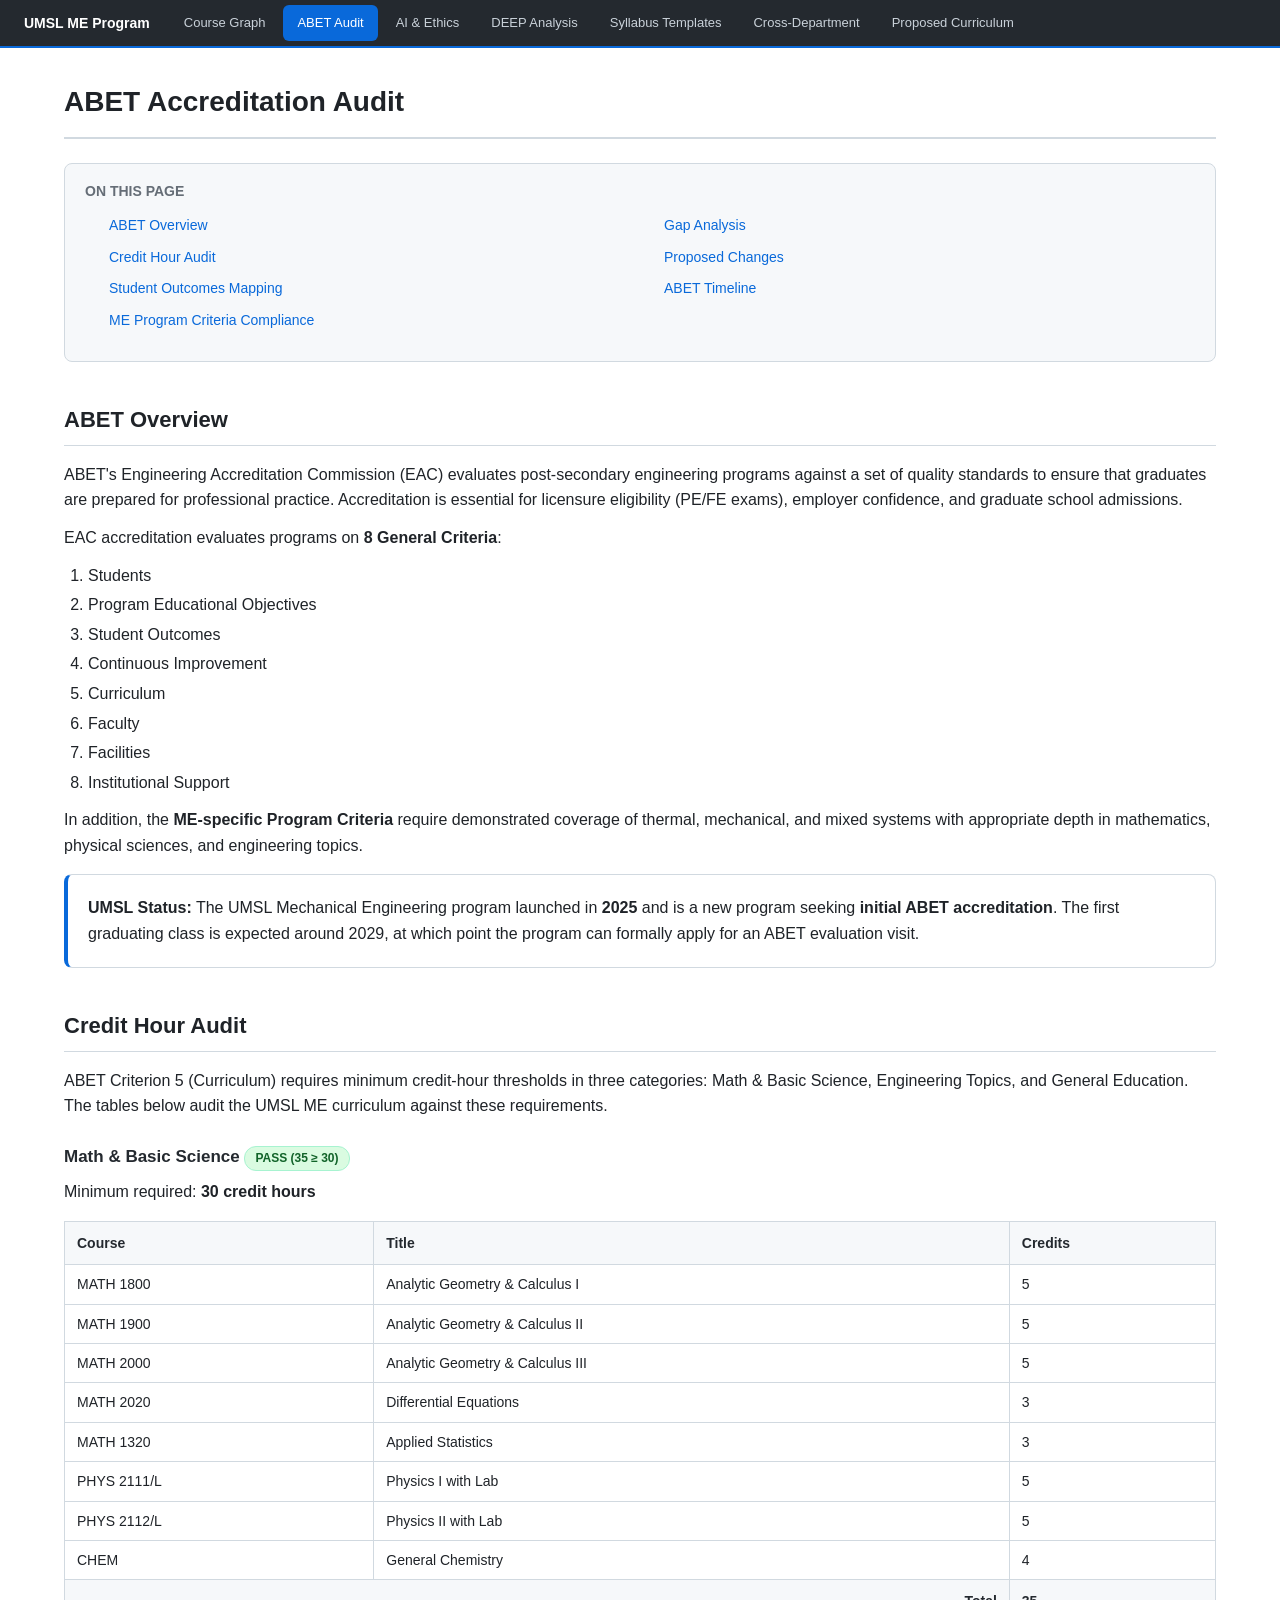
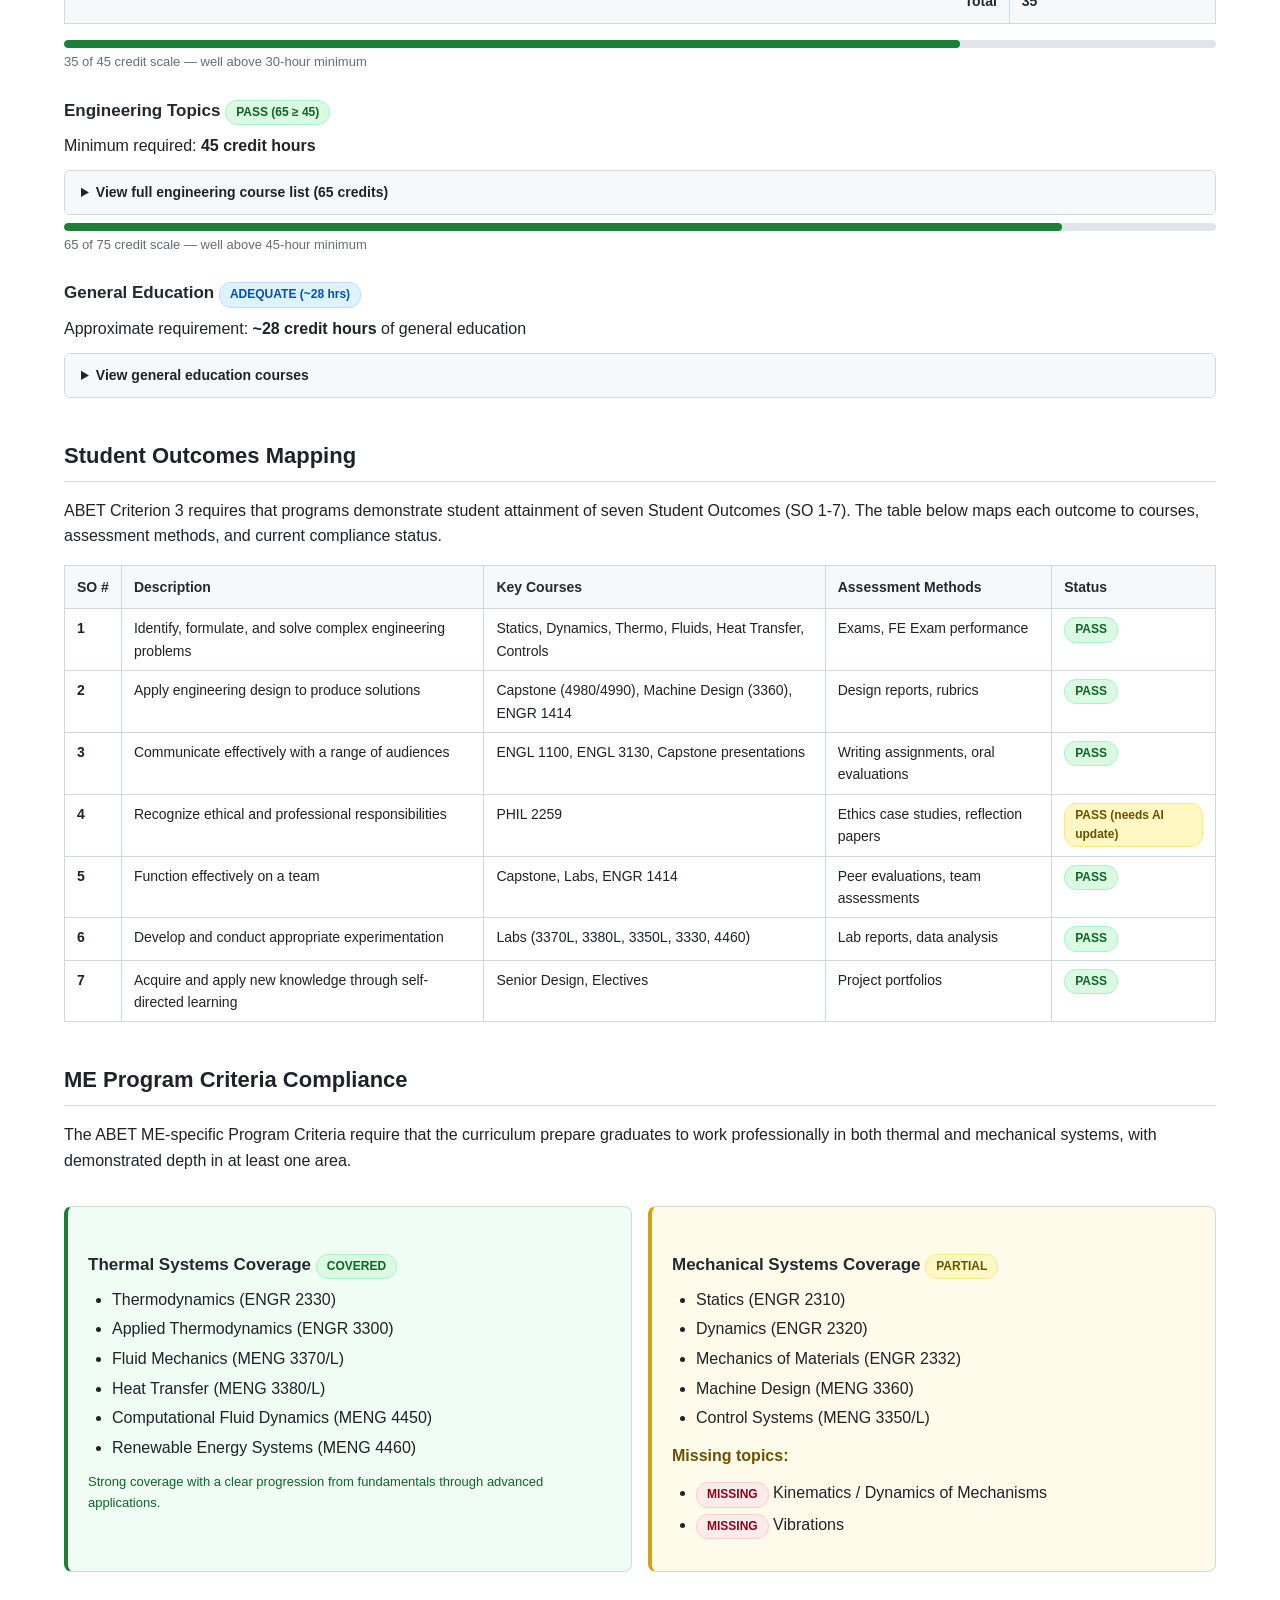
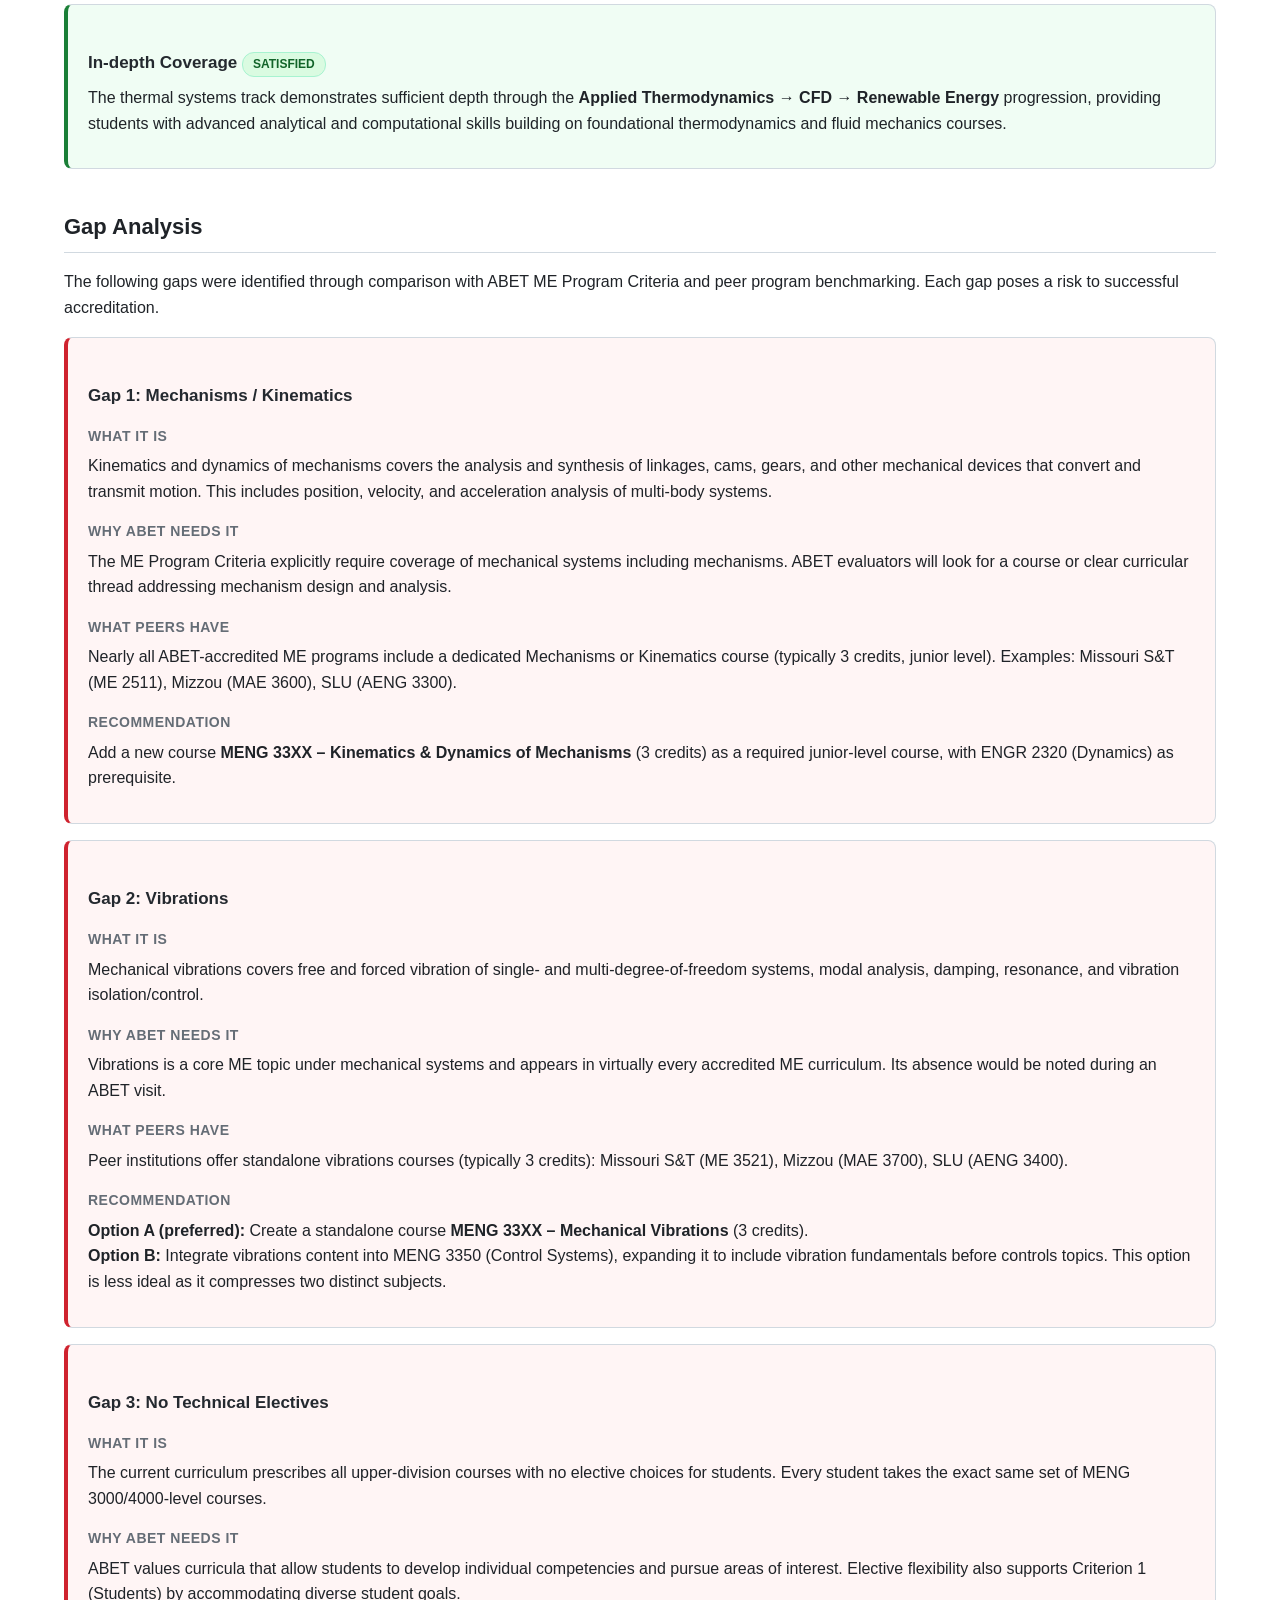
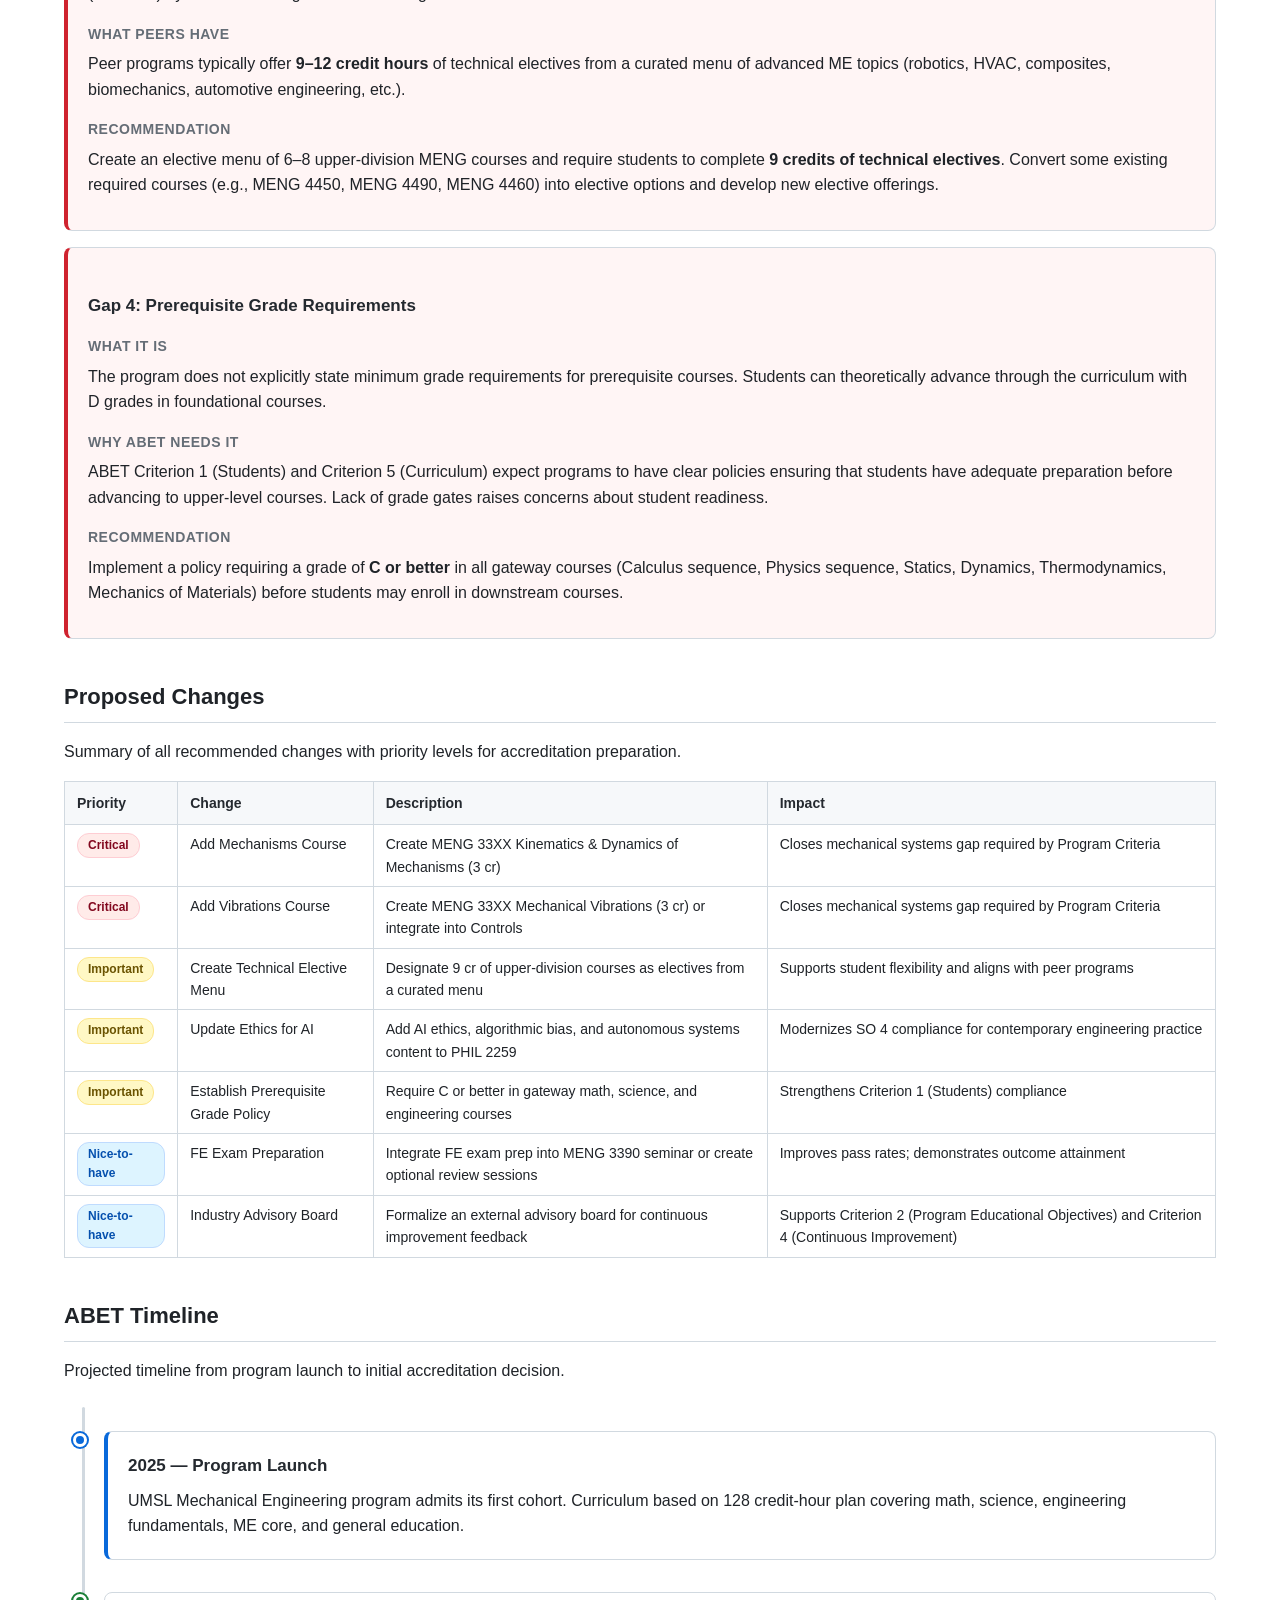
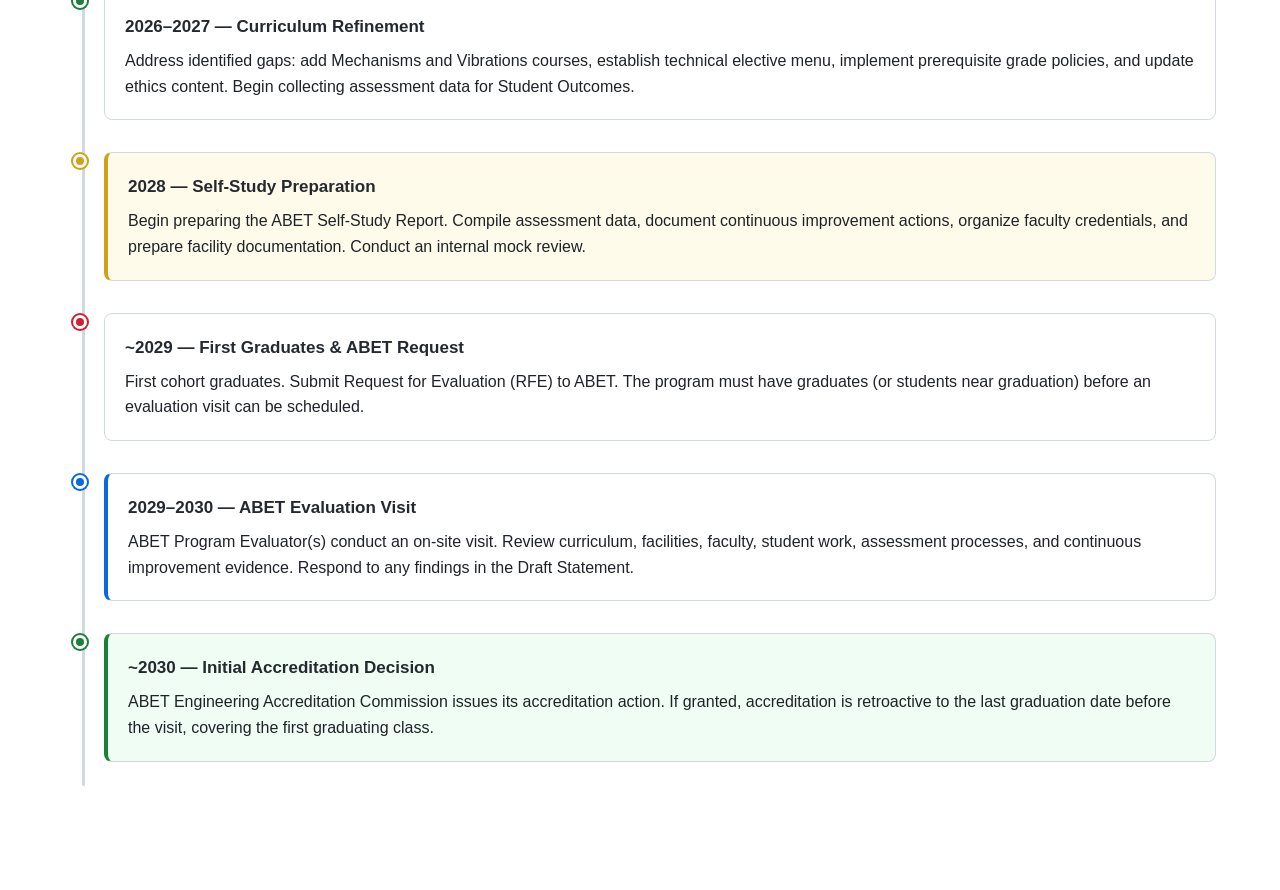
==== abet.html @ fc3f2173 "Initial commit: ME curriculum analysis and course dependency graph Interactive web tool comparing ME" ====
<!DOCTYPE html>
<html lang="en">
<head>
    <meta charset="UTF-8">
    <meta name="viewport" content="width=device-width, initial-scale=1.0">
    <title>ABET Audit - UMSL Mechanical Engineering</title>
    <link rel="stylesheet" href="nav.css">
</head>
<body>
<script src="nav.js"></script>
<script>createNav('abet');</script>

<div class="page-container">
    <h1 class="page-title">ABET Accreditation Audit</h1>

    <!-- Table of Contents -->
    <div class="page-toc">
        <h3>On This Page</h3>
        <ul>
            <li><a href="#overview">ABET Overview</a></li>
            <li><a href="#credits">Credit Hour Audit</a></li>
            <li><a href="#outcomes">Student Outcomes Mapping</a></li>
            <li><a href="#program-criteria">ME Program Criteria Compliance</a></li>
            <li><a href="#gaps">Gap Analysis</a></li>
            <li><a href="#proposed">Proposed Changes</a></li>
            <li><a href="#timeline">ABET Timeline</a></li>
        </ul>
    </div>

    <!-- ============================================================ -->
    <!-- Section 1: ABET Overview -->
    <!-- ============================================================ -->
    <h2 class="section-title section-anchor" id="overview">ABET Overview</h2>

    <p>
        ABET's Engineering Accreditation Commission (EAC) evaluates post-secondary engineering programs
        against a set of quality standards to ensure that graduates are prepared for professional practice.
        Accreditation is essential for licensure eligibility (PE/FE exams), employer confidence, and
        graduate school admissions.
    </p>
    <p>
        EAC accreditation evaluates programs on <strong>8 General Criteria</strong>:
    </p>
    <ol>
        <li>Students</li>
        <li>Program Educational Objectives</li>
        <li>Student Outcomes</li>
        <li>Continuous Improvement</li>
        <li>Curriculum</li>
        <li>Faculty</li>
        <li>Facilities</li>
        <li>Institutional Support</li>
    </ol>
    <p>
        In addition, the <strong>ME-specific Program Criteria</strong> require demonstrated coverage of
        thermal, mechanical, and mixed systems with appropriate depth in mathematics, physical sciences,
        and engineering topics.
    </p>

    <div class="card card-highlight">
        <strong>UMSL Status:</strong> The UMSL Mechanical Engineering program launched in <strong>2025</strong>
        and is a new program seeking <strong>initial ABET accreditation</strong>. The first graduating class
        is expected around 2029, at which point the program can formally apply for an ABET evaluation visit.
    </div>

    <!-- ============================================================ -->
    <!-- Section 2: Credit Hour Audit -->
    <!-- ============================================================ -->
    <h2 class="section-title section-anchor" id="credits">Credit Hour Audit</h2>

    <p>
        ABET Criterion 5 (Curriculum) requires minimum credit-hour thresholds in three categories:
        Math &amp; Basic Science, Engineering Topics, and General Education. The tables below audit the
        UMSL ME curriculum against these requirements.
    </p>

    <!-- Math & Basic Science -->
    <h3>Math &amp; Basic Science <span class="badge badge-pass">PASS (35 &ge; 30)</span></h3>
    <p>Minimum required: <strong>30 credit hours</strong></p>

    <table>
        <thead>
            <tr><th>Course</th><th>Title</th><th>Credits</th></tr>
        </thead>
        <tbody>
            <tr><td>MATH 1800</td><td>Analytic Geometry &amp; Calculus I</td><td>5</td></tr>
            <tr><td>MATH 1900</td><td>Analytic Geometry &amp; Calculus II</td><td>5</td></tr>
            <tr><td>MATH 2000</td><td>Analytic Geometry &amp; Calculus III</td><td>5</td></tr>
            <tr><td>MATH 2020</td><td>Differential Equations</td><td>3</td></tr>
            <tr><td>MATH 1320</td><td>Applied Statistics</td><td>3</td></tr>
            <tr><td>PHYS 2111/L</td><td>Physics I with Lab</td><td>5</td></tr>
            <tr><td>PHYS 2112/L</td><td>Physics II with Lab</td><td>5</td></tr>
            <tr><td>CHEM</td><td>General Chemistry</td><td>4</td></tr>
        </tbody>
        <tfoot>
            <tr><th colspan="2" style="text-align:right;">Total</th><th>35</th></tr>
        </tfoot>
    </table>

    <div class="progress-bar">
        <div class="progress-fill green" style="width: calc(35 / 45 * 100%);"></div>
    </div>
    <p style="font-size:13px; color:#656d76;">35 of 45 credit scale &mdash; well above 30-hour minimum</p>

    <!-- Engineering Topics -->
    <h3>Engineering Topics <span class="badge badge-pass">PASS (65 &ge; 45)</span></h3>
    <p>Minimum required: <strong>45 credit hours</strong></p>

    <details>
        <summary>View full engineering course list (65 credits)</summary>
        <div class="detail-content">
            <table>
                <thead>
                    <tr><th>Course</th><th>Title</th><th>Credits</th></tr>
                </thead>
                <tbody>
                    <tr><td>ENGR 1414</td><td>Intro to Engineering Design</td><td>2</td></tr>
                    <tr><td>ENGR 2022</td><td>Statics &amp; Dynamics Primer</td><td>3</td></tr>
                    <tr><td>ENGR 2310</td><td>Statics</td><td>3</td></tr>
                    <tr><td>ENGR 2320</td><td>Dynamics</td><td>3</td></tr>
                    <tr><td>ENGR 2330</td><td>Thermodynamics</td><td>3</td></tr>
                    <tr><td>ENGR 2332</td><td>Mechanics of Materials</td><td>3</td></tr>
                    <tr><td>ENGR 3300</td><td>Applied Thermodynamics</td><td>3</td></tr>
                    <tr><td>EENG 2310</td><td>Circuit Analysis</td><td>3</td></tr>
                    <tr><td>CMP SCI 1250</td><td>Intro to Computing</td><td>3</td></tr>
                    <tr><td>MENG 1204</td><td>Intro to ME</td><td>2</td></tr>
                    <tr><td>MENG 3330</td><td>Experimentation &amp; Instrumentation</td><td>3</td></tr>
                    <tr><td>MENG 3340</td><td>Numerical Methods</td><td>3</td></tr>
                    <tr><td>MENG 3350/L</td><td>Control Systems with Lab</td><td>4</td></tr>
                    <tr><td>MENG 3360</td><td>Machine Design</td><td>3</td></tr>
                    <tr><td>MENG 3370/L</td><td>Fluid Mechanics with Lab</td><td>4</td></tr>
                    <tr><td>MENG 3380/L</td><td>Heat Transfer with Lab</td><td>4</td></tr>
                    <tr><td>MENG 3390</td><td>ME Seminar</td><td>1</td></tr>
                    <tr><td>MENG 4440</td><td>Machine Design II</td><td>3</td></tr>
                    <tr><td>MENG 4450</td><td>Computational Fluid Dynamics</td><td>3</td></tr>
                    <tr><td>MENG 4460</td><td>Renewable Energy Systems</td><td>1</td></tr>
                    <tr><td>MENG 4490</td><td>Finite Element Analysis</td><td>3</td></tr>
                    <tr><td>MENG 4980</td><td>Senior Design I</td><td>2</td></tr>
                    <tr><td>MENG 4990</td><td>Senior Design II</td><td>2</td></tr>
                    <tr><td>ENGR 4400</td><td>Engineering Economics</td><td>1</td></tr>
                </tbody>
                <tfoot>
                    <tr><th colspan="2" style="text-align:right;">Total</th><th>65</th></tr>
                </tfoot>
            </table>
        </div>
    </details>

    <div class="progress-bar">
        <div class="progress-fill green" style="width: calc(65 / 75 * 100%);"></div>
    </div>
    <p style="font-size:13px; color:#656d76;">65 of 75 credit scale &mdash; well above 45-hour minimum</p>

    <!-- General Education -->
    <h3>General Education <span class="badge badge-info">ADEQUATE (~28 hrs)</span></h3>
    <p>Approximate requirement: <strong>~28 credit hours</strong> of general education</p>

    <details>
        <summary>View general education courses</summary>
        <div class="detail-content">
            <table>
                <thead>
                    <tr><th>Course</th><th>Title</th><th>Credits</th></tr>
                </thead>
                <tbody>
                    <tr><td>ENGL 1100</td><td>Freshman Composition</td><td>3</td></tr>
                    <tr><td>ENGL 3130</td><td>Technical Writing</td><td>3</td></tr>
                    <tr><td>PHIL 2259</td><td>Engineering Ethics</td><td>3</td></tr>
                    <tr><td>ECON 1001</td><td>Principles of Microeconomics</td><td>3</td></tr>
                    <tr><td>HIST / POL SCI</td><td>American History or Government</td><td>3</td></tr>
                    <tr><td>HUM Elective</td><td>Humanities Elective</td><td>3</td></tr>
                    <tr><td>SS Elective</td><td>Social Science Elective</td><td>3</td></tr>
                    <tr><td>Cultural Div</td><td>Cultural Diversity Requirement</td><td>3</td></tr>
                    <tr><td>FYS / First Year</td><td>First-Year Seminar</td><td>3</td></tr>
                </tbody>
                <tfoot>
                    <tr><th colspan="2" style="text-align:right;">Total (approx.)</th><th>~27-28</th></tr>
                </tfoot>
            </table>
        </div>
    </details>

    <!-- ============================================================ -->
    <!-- Section 3: Student Outcomes Mapping -->
    <!-- ============================================================ -->
    <h2 class="section-title section-anchor" id="outcomes">Student Outcomes Mapping</h2>

    <p>
        ABET Criterion 3 requires that programs demonstrate student attainment of seven Student Outcomes (SO 1-7).
        The table below maps each outcome to courses, assessment methods, and current compliance status.
    </p>

    <table>
        <thead>
            <tr>
                <th>SO&nbsp;#</th>
                <th>Description</th>
                <th>Key Courses</th>
                <th>Assessment Methods</th>
                <th>Status</th>
            </tr>
        </thead>
        <tbody>
            <tr>
                <td><strong>1</strong></td>
                <td>Identify, formulate, and solve complex engineering problems</td>
                <td>Statics, Dynamics, Thermo, Fluids, Heat Transfer, Controls</td>
                <td>Exams, FE Exam performance</td>
                <td><span class="badge badge-pass">PASS</span></td>
            </tr>
            <tr>
                <td><strong>2</strong></td>
                <td>Apply engineering design to produce solutions</td>
                <td>Capstone (4980/4990), Machine Design (3360), ENGR 1414</td>
                <td>Design reports, rubrics</td>
                <td><span class="badge badge-pass">PASS</span></td>
            </tr>
            <tr>
                <td><strong>3</strong></td>
                <td>Communicate effectively with a range of audiences</td>
                <td>ENGL 1100, ENGL 3130, Capstone presentations</td>
                <td>Writing assignments, oral evaluations</td>
                <td><span class="badge badge-pass">PASS</span></td>
            </tr>
            <tr>
                <td><strong>4</strong></td>
                <td>Recognize ethical and professional responsibilities</td>
                <td>PHIL 2259</td>
                <td>Ethics case studies, reflection papers</td>
                <td><span class="badge badge-warn">PASS (needs AI update)</span></td>
            </tr>
            <tr>
                <td><strong>5</strong></td>
                <td>Function effectively on a team</td>
                <td>Capstone, Labs, ENGR 1414</td>
                <td>Peer evaluations, team assessments</td>
                <td><span class="badge badge-pass">PASS</span></td>
            </tr>
            <tr>
                <td><strong>6</strong></td>
                <td>Develop and conduct appropriate experimentation</td>
                <td>Labs (3370L, 3380L, 3350L, 3330, 4460)</td>
                <td>Lab reports, data analysis</td>
                <td><span class="badge badge-pass">PASS</span></td>
            </tr>
            <tr>
                <td><strong>7</strong></td>
                <td>Acquire and apply new knowledge through self-directed learning</td>
                <td>Senior Design, Electives</td>
                <td>Project portfolios</td>
                <td><span class="badge badge-pass">PASS</span></td>
            </tr>
        </tbody>
    </table>

    <!-- ============================================================ -->
    <!-- Section 4: ME Program Criteria Compliance -->
    <!-- ============================================================ -->
    <h2 class="section-title section-anchor" id="program-criteria">ME Program Criteria Compliance</h2>

    <p>
        The ABET ME-specific Program Criteria require that the curriculum prepare graduates to work
        professionally in both thermal and mechanical systems, with demonstrated depth in at least one area.
    </p>

    <div class="card-grid">
        <div class="card card-success">
            <h3>Thermal Systems Coverage <span class="badge badge-pass">COVERED</span></h3>
            <ul>
                <li>Thermodynamics (ENGR 2330)</li>
                <li>Applied Thermodynamics (ENGR 3300)</li>
                <li>Fluid Mechanics (MENG 3370/L)</li>
                <li>Heat Transfer (MENG 3380/L)</li>
                <li>Computational Fluid Dynamics (MENG 4450)</li>
                <li>Renewable Energy Systems (MENG 4460)</li>
            </ul>
            <p style="margin-top:10px; font-size:13px; color:#116329;">
                Strong coverage with a clear progression from fundamentals through advanced applications.
            </p>
        </div>

        <div class="card card-warning">
            <h3>Mechanical Systems Coverage <span class="badge badge-warn">PARTIAL</span></h3>
            <ul>
                <li>Statics (ENGR 2310)</li>
                <li>Dynamics (ENGR 2320)</li>
                <li>Mechanics of Materials (ENGR 2332)</li>
                <li>Machine Design (MENG 3360)</li>
                <li>Control Systems (MENG 3350/L)</li>
            </ul>
            <p style="margin-top:10px; font-weight:600; color:#6a5300;">Missing topics:</p>
            <ul>
                <li><span class="badge badge-fail">MISSING</span> Kinematics / Dynamics of Mechanisms</li>
                <li><span class="badge badge-fail">MISSING</span> Vibrations</li>
            </ul>
        </div>
    </div>

    <div class="card card-success">
        <h3>In-depth Coverage <span class="badge badge-pass">SATISFIED</span></h3>
        <p>
            The thermal systems track demonstrates sufficient depth through the
            <strong>Applied Thermodynamics &rarr; CFD &rarr; Renewable Energy</strong> progression,
            providing students with advanced analytical and computational skills building on
            foundational thermodynamics and fluid mechanics courses.
        </p>
    </div>

    <!-- ============================================================ -->
    <!-- Section 5: Gap Analysis -->
    <!-- ============================================================ -->
    <h2 class="section-title section-anchor" id="gaps">Gap Analysis</h2>

    <p>
        The following gaps were identified through comparison with ABET ME Program Criteria
        and peer program benchmarking. Each gap poses a risk to successful accreditation.
    </p>

    <div class="card card-danger">
        <h3>Gap 1: Mechanisms / Kinematics</h3>
        <h4>What It Is</h4>
        <p>
            Kinematics and dynamics of mechanisms covers the analysis and synthesis of linkages,
            cams, gears, and other mechanical devices that convert and transmit motion. This includes
            position, velocity, and acceleration analysis of multi-body systems.
        </p>
        <h4>Why ABET Needs It</h4>
        <p>
            The ME Program Criteria explicitly require coverage of mechanical systems including
            mechanisms. ABET evaluators will look for a course or clear curricular thread
            addressing mechanism design and analysis.
        </p>
        <h4>What Peers Have</h4>
        <p>
            Nearly all ABET-accredited ME programs include a dedicated Mechanisms or Kinematics course
            (typically 3 credits, junior level). Examples: Missouri S&amp;T (ME 2511), Mizzou (MAE 3600),
            SLU (AENG 3300).
        </p>
        <h4>Recommendation</h4>
        <p>
            Add a new course <strong>MENG 33XX &ndash; Kinematics &amp; Dynamics of Mechanisms</strong>
            (3 credits) as a required junior-level course, with ENGR 2320 (Dynamics) as prerequisite.
        </p>
    </div>

    <div class="card card-danger">
        <h3>Gap 2: Vibrations</h3>
        <h4>What It Is</h4>
        <p>
            Mechanical vibrations covers free and forced vibration of single- and multi-degree-of-freedom
            systems, modal analysis, damping, resonance, and vibration isolation/control.
        </p>
        <h4>Why ABET Needs It</h4>
        <p>
            Vibrations is a core ME topic under mechanical systems and appears in virtually every
            accredited ME curriculum. Its absence would be noted during an ABET visit.
        </p>
        <h4>What Peers Have</h4>
        <p>
            Peer institutions offer standalone vibrations courses (typically 3 credits):
            Missouri S&amp;T (ME 3521), Mizzou (MAE 3700), SLU (AENG 3400).
        </p>
        <h4>Recommendation</h4>
        <p>
            <strong>Option A (preferred):</strong> Create a standalone course
            <strong>MENG 33XX &ndash; Mechanical Vibrations</strong> (3 credits).<br>
            <strong>Option B:</strong> Integrate vibrations content into MENG 3350 (Control Systems),
            expanding it to include vibration fundamentals before controls topics. This option is less
            ideal as it compresses two distinct subjects.
        </p>
    </div>

    <div class="card card-danger">
        <h3>Gap 3: No Technical Electives</h3>
        <h4>What It Is</h4>
        <p>
            The current curriculum prescribes all upper-division courses with no elective choices
            for students. Every student takes the exact same set of MENG 3000/4000-level courses.
        </p>
        <h4>Why ABET Needs It</h4>
        <p>
            ABET values curricula that allow students to develop individual competencies and pursue
            areas of interest. Elective flexibility also supports Criterion 1 (Students) by accommodating
            diverse student goals.
        </p>
        <h4>What Peers Have</h4>
        <p>
            Peer programs typically offer <strong>9&ndash;12 credit hours</strong> of technical electives
            from a curated menu of advanced ME topics (robotics, HVAC, composites, biomechanics,
            automotive engineering, etc.).
        </p>
        <h4>Recommendation</h4>
        <p>
            Create an elective menu of 6&ndash;8 upper-division MENG courses and require students to
            complete <strong>9 credits of technical electives</strong>. Convert some existing required
            courses (e.g., MENG 4450, MENG 4490, MENG 4460) into elective options and develop
            new elective offerings.
        </p>
    </div>

    <div class="card card-danger">
        <h3>Gap 4: Prerequisite Grade Requirements</h3>
        <h4>What It Is</h4>
        <p>
            The program does not explicitly state minimum grade requirements for prerequisite courses.
            Students can theoretically advance through the curriculum with D grades in foundational courses.
        </p>
        <h4>Why ABET Needs It</h4>
        <p>
            ABET Criterion 1 (Students) and Criterion 5 (Curriculum) expect programs to have clear
            policies ensuring that students have adequate preparation before advancing to upper-level
            courses. Lack of grade gates raises concerns about student readiness.
        </p>
        <h4>Recommendation</h4>
        <p>
            Implement a policy requiring a grade of <strong>C or better</strong> in all gateway courses
            (Calculus sequence, Physics sequence, Statics, Dynamics, Thermodynamics, Mechanics of Materials)
            before students may enroll in downstream courses.
        </p>
    </div>

    <!-- ============================================================ -->
    <!-- Section 6: Proposed Changes -->
    <!-- ============================================================ -->
    <h2 class="section-title section-anchor" id="proposed">Proposed Changes</h2>

    <p>Summary of all recommended changes with priority levels for accreditation preparation.</p>

    <table>
        <thead>
            <tr>
                <th>Priority</th>
                <th>Change</th>
                <th>Description</th>
                <th>Impact</th>
            </tr>
        </thead>
        <tbody>
            <tr>
                <td><span class="badge badge-fail">Critical</span></td>
                <td>Add Mechanisms Course</td>
                <td>Create MENG 33XX Kinematics &amp; Dynamics of Mechanisms (3 cr)</td>
                <td>Closes mechanical systems gap required by Program Criteria</td>
            </tr>
            <tr>
                <td><span class="badge badge-fail">Critical</span></td>
                <td>Add Vibrations Course</td>
                <td>Create MENG 33XX Mechanical Vibrations (3 cr) or integrate into Controls</td>
                <td>Closes mechanical systems gap required by Program Criteria</td>
            </tr>
            <tr>
                <td><span class="badge badge-warn">Important</span></td>
                <td>Create Technical Elective Menu</td>
                <td>Designate 9 cr of upper-division courses as electives from a curated menu</td>
                <td>Supports student flexibility and aligns with peer programs</td>
            </tr>
            <tr>
                <td><span class="badge badge-warn">Important</span></td>
                <td>Update Ethics for AI</td>
                <td>Add AI ethics, algorithmic bias, and autonomous systems content to PHIL 2259</td>
                <td>Modernizes SO 4 compliance for contemporary engineering practice</td>
            </tr>
            <tr>
                <td><span class="badge badge-warn">Important</span></td>
                <td>Establish Prerequisite Grade Policy</td>
                <td>Require C or better in gateway math, science, and engineering courses</td>
                <td>Strengthens Criterion 1 (Students) compliance</td>
            </tr>
            <tr>
                <td><span class="badge badge-info">Nice-to-have</span></td>
                <td>FE Exam Preparation</td>
                <td>Integrate FE exam prep into MENG 3390 seminar or create optional review sessions</td>
                <td>Improves pass rates; demonstrates outcome attainment</td>
            </tr>
            <tr>
                <td><span class="badge badge-info">Nice-to-have</span></td>
                <td>Industry Advisory Board</td>
                <td>Formalize an external advisory board for continuous improvement feedback</td>
                <td>Supports Criterion 2 (Program Educational Objectives) and Criterion 4 (Continuous Improvement)</td>
            </tr>
        </tbody>
    </table>

    <!-- ============================================================ -->
    <!-- Section 7: ABET Timeline -->
    <!-- ============================================================ -->
    <h2 class="section-title section-anchor" id="timeline">ABET Timeline</h2>

    <p>
        Projected timeline from program launch to initial accreditation decision.
    </p>

    <div style="position:relative; padding:24px 0 24px 40px; margin:24px 0;">
        <!-- Vertical line -->
        <div style="position:absolute; left:18px; top:0; bottom:0; width:3px; background:#d1d9e0; border-radius:2px;"></div>

        <!-- 2025 -->
        <div style="position:relative; margin-bottom:32px;">
            <div style="position:absolute; left:-31px; top:2px; width:14px; height:14px; background:#0969da; border-radius:50%; border:3px solid #fff; box-shadow:0 0 0 2px #0969da;"></div>
            <div class="card card-highlight" style="margin:0;">
                <h3 style="margin-top:0;">2025 &mdash; Program Launch</h3>
                <p style="margin-bottom:0;">
                    UMSL Mechanical Engineering program admits its first cohort. Curriculum based on 128 credit-hour
                    plan covering math, science, engineering fundamentals, ME core, and general education.
                </p>
            </div>
        </div>

        <!-- 2026-2027 -->
        <div style="position:relative; margin-bottom:32px;">
            <div style="position:absolute; left:-31px; top:2px; width:14px; height:14px; background:#1a7f37; border-radius:50%; border:3px solid #fff; box-shadow:0 0 0 2px #1a7f37;"></div>
            <div class="card" style="margin:0;">
                <h3 style="margin-top:0;">2026&ndash;2027 &mdash; Curriculum Refinement</h3>
                <p style="margin-bottom:0;">
                    Address identified gaps: add Mechanisms and Vibrations courses, establish technical elective menu,
                    implement prerequisite grade policies, and update ethics content. Begin collecting assessment
                    data for Student Outcomes.
                </p>
            </div>
        </div>

        <!-- 2028 -->
        <div style="position:relative; margin-bottom:32px;">
            <div style="position:absolute; left:-31px; top:2px; width:14px; height:14px; background:#d4a017; border-radius:50%; border:3px solid #fff; box-shadow:0 0 0 2px #d4a017;"></div>
            <div class="card card-warning" style="margin:0;">
                <h3 style="margin-top:0;">2028 &mdash; Self-Study Preparation</h3>
                <p style="margin-bottom:0;">
                    Begin preparing the ABET Self-Study Report. Compile assessment data, document continuous
                    improvement actions, organize faculty credentials, and prepare facility documentation.
                    Conduct an internal mock review.
                </p>
            </div>
        </div>

        <!-- 2029 -->
        <div style="position:relative; margin-bottom:32px;">
            <div style="position:absolute; left:-31px; top:2px; width:14px; height:14px; background:#cf222e; border-radius:50%; border:3px solid #fff; box-shadow:0 0 0 2px #cf222e;"></div>
            <div class="card" style="margin:0;">
                <h3 style="margin-top:0;">~2029 &mdash; First Graduates &amp; ABET Request</h3>
                <p style="margin-bottom:0;">
                    First cohort graduates. Submit Request for Evaluation (RFE) to ABET.
                    The program must have graduates (or students near graduation) before an evaluation
                    visit can be scheduled.
                </p>
            </div>
        </div>

        <!-- 2029-2030 -->
        <div style="position:relative; margin-bottom:32px;">
            <div style="position:absolute; left:-31px; top:2px; width:14px; height:14px; background:#0969da; border-radius:50%; border:3px solid #fff; box-shadow:0 0 0 2px #0969da;"></div>
            <div class="card card-highlight" style="margin:0;">
                <h3 style="margin-top:0;">2029&ndash;2030 &mdash; ABET Evaluation Visit</h3>
                <p style="margin-bottom:0;">
                    ABET Program Evaluator(s) conduct an on-site visit. Review curriculum, facilities, faculty,
                    student work, assessment processes, and continuous improvement evidence. Respond to any
                    findings in the Draft Statement.
                </p>
            </div>
        </div>

        <!-- 2030 -->
        <div style="position:relative;">
            <div style="position:absolute; left:-31px; top:2px; width:14px; height:14px; background:#1a7f37; border-radius:50%; border:3px solid #fff; box-shadow:0 0 0 2px #1a7f37;"></div>
            <div class="card card-success" style="margin:0;">
                <h3 style="margin-top:0;">~2030 &mdash; Initial Accreditation Decision</h3>
                <p style="margin-bottom:0;">
                    ABET Engineering Accreditation Commission issues its accreditation action. If granted,
                    accreditation is retroactive to the last graduation date before the visit, covering
                    the first graduating class.
                </p>
            </div>
        </div>
    </div>

</div><!-- end .page-container -->
</body>
</html>
---- nav.css ----
/* Shared Navigation & Page Styles */
* { margin: 0; padding: 0; box-sizing: border-box; }

body {
    font-family: -apple-system, BlinkMacSystemFont, 'Segoe UI', Roboto, sans-serif;
    background: #ffffff;
    color: #1f2328;
    line-height: 1.6;
}

/* Top Navigation Bar */
.top-nav {
    position: sticky;
    top: 0;
    z-index: 1000;
    background: #24292f;
    border-bottom: 2px solid #0969da;
    padding: 0 24px;
    display: flex;
    align-items: center;
    height: 48px;
    gap: 4px;
    overflow-x: auto;
}
.top-nav a {
    color: #c9d1d9;
    text-decoration: none;
    font-size: 13px;
    font-weight: 500;
    padding: 8px 14px;
    border-radius: 6px;
    white-space: nowrap;
    transition: all 0.2s;
}
.top-nav a:hover {
    background: #30363d;
    color: #ffffff;
}
.top-nav a.active {
    background: #0969da;
    color: #ffffff;
}
.top-nav .nav-brand {
    font-weight: 700;
    font-size: 14px;
    color: #ffffff;
    margin-right: 16px;
    padding: 0;
}

/* Page Content Container */
.page-container {
    max-width: 1200px;
    margin: 0 auto;
    padding: 32px 24px 80px;
}

/* Section Headers */
h1.page-title {
    font-size: 28px;
    color: #1f2328;
    border-bottom: 2px solid #d1d9e0;
    padding-bottom: 12px;
    margin-bottom: 24px;
}
h2.section-title {
    font-size: 22px;
    color: #1f2328;
    margin-top: 40px;
    margin-bottom: 16px;
    padding-bottom: 8px;
    border-bottom: 1px solid #d1d9e0;
}
h3 {
    font-size: 17px;
    color: #24292f;
    margin-top: 24px;
    margin-bottom: 8px;
}
h4 {
    font-size: 14px;
    color: #656d76;
    text-transform: uppercase;
    letter-spacing: 0.5px;
    margin-top: 16px;
    margin-bottom: 6px;
}

/* Anchor links for sections */
.section-anchor {
    scroll-margin-top: 60px;
}

/* Section navigation (in-page TOC) */
.page-toc {
    background: #f6f8fa;
    border: 1px solid #d1d9e0;
    border-radius: 8px;
    padding: 16px 20px;
    margin-bottom: 32px;
}
.page-toc h3 {
    font-size: 14px;
    color: #656d76;
    text-transform: uppercase;
    margin-top: 0;
    margin-bottom: 10px;
}
.page-toc ul {
    list-style: none;
    columns: 2;
    column-gap: 24px;
}
.page-toc li {
    margin-bottom: 6px;
}
.page-toc a {
    color: #0969da;
    text-decoration: none;
    font-size: 14px;
}
.page-toc a:hover {
    text-decoration: underline;
}

/* Tables */
table {
    width: 100%;
    border-collapse: collapse;
    margin: 16px 0;
    font-size: 14px;
}
th {
    background: #f6f8fa;
    text-align: left;
    padding: 10px 12px;
    border: 1px solid #d1d9e0;
    font-weight: 600;
    color: #24292f;
}
td {
    padding: 8px 12px;
    border: 1px solid #d1d9e0;
    vertical-align: top;
}
tr:hover td {
    background: #f6f8fa;
}

/* Status badges */
.badge {
    display: inline-block;
    padding: 2px 10px;
    border-radius: 12px;
    font-size: 12px;
    font-weight: 600;
}
.badge-pass { background: #dafbe1; color: #116329; border: 1px solid #a7f3d0; }
.badge-fail { background: #ffebe9; color: #82071e; border: 1px solid #fecdd3; }
.badge-warn { background: #fff8c5; color: #6a5300; border: 1px solid #fde68a; }
.badge-info { background: #ddf4ff; color: #0550ae; border: 1px solid #bfdbfe; }
.badge-gap { background: #ffebe9; color: #82071e; border: 1px solid #fecdd3; }

/* Cards */
.card {
    background: #ffffff;
    border: 1px solid #d1d9e0;
    border-radius: 8px;
    padding: 20px;
    margin: 16px 0;
}
.card.card-highlight {
    border-left: 4px solid #0969da;
}
.card.card-warning {
    border-left: 4px solid #d4a017;
    background: #fffbeb;
}
.card.card-danger {
    border-left: 4px solid #cf222e;
    background: #fff5f5;
}
.card.card-success {
    border-left: 4px solid #1a7f37;
    background: #f0fdf4;
}

/* Course detail popup / expandable */
.course-expand {
    cursor: pointer;
    color: #0969da;
    text-decoration: none;
    font-weight: 600;
}
.course-expand:hover { text-decoration: underline; }

.expandable {
    display: none;
    margin-top: 8px;
    padding: 12px 16px;
    background: #f6f8fa;
    border-radius: 6px;
    border: 1px solid #d1d9e0;
}
.expandable.open { display: block; }

/* Back to Top */
.back-to-top {
    position: fixed;
    bottom: 24px;
    right: 24px;
    background: #24292f;
    color: #ffffff;
    width: 44px;
    height: 44px;
    border-radius: 50%;
    display: flex;
    align-items: center;
    justify-content: center;
    font-size: 20px;
    text-decoration: none;
    box-shadow: 0 2px 8px rgba(0,0,0,0.3);
    opacity: 0;
    transition: opacity 0.3s;
    z-index: 999;
}
.back-to-top.visible { opacity: 1; }
.back-to-top:hover { background: #0969da; }

/* Paragraphs */
p {
    margin-bottom: 12px;
    color: #1f2328;
}
ul, ol {
    margin-left: 24px;
    margin-bottom: 12px;
}
li { margin-bottom: 4px; }

/* Links */
a { color: #0969da; }
a:hover { text-decoration: underline; }

/* Collapsible */
details {
    margin: 8px 0;
    border: 1px solid #d1d9e0;
    border-radius: 6px;
    overflow: hidden;
}
details summary {
    padding: 10px 16px;
    background: #f6f8fa;
    cursor: pointer;
    font-weight: 600;
    font-size: 14px;
}
details summary:hover { background: #eef1f5; }
details[open] summary { border-bottom: 1px solid #d1d9e0; }
details .detail-content {
    padding: 16px;
}

/* Grid for side-by-side cards */
.card-grid {
    display: grid;
    grid-template-columns: repeat(auto-fit, minmax(350px, 1fr));
    gap: 16px;
    margin: 16px 0;
}

/* Progress bars */
.progress-bar {
    width: 100%;
    height: 8px;
    background: #e1e4e8;
    border-radius: 4px;
    overflow: hidden;
    margin: 4px 0;
}
.progress-fill {
    height: 100%;
    border-radius: 4px;
    transition: width 0.5s;
}
.progress-fill.green { background: #1a7f37; }
.progress-fill.yellow { background: #d4a017; }
.progress-fill.red { background: #cf222e; }

/* Responsive */
@media (max-width: 768px) {
    .page-toc ul { columns: 1; }
    .card-grid { grid-template-columns: 1fr; }
    .top-nav { padding: 0 12px; }
}
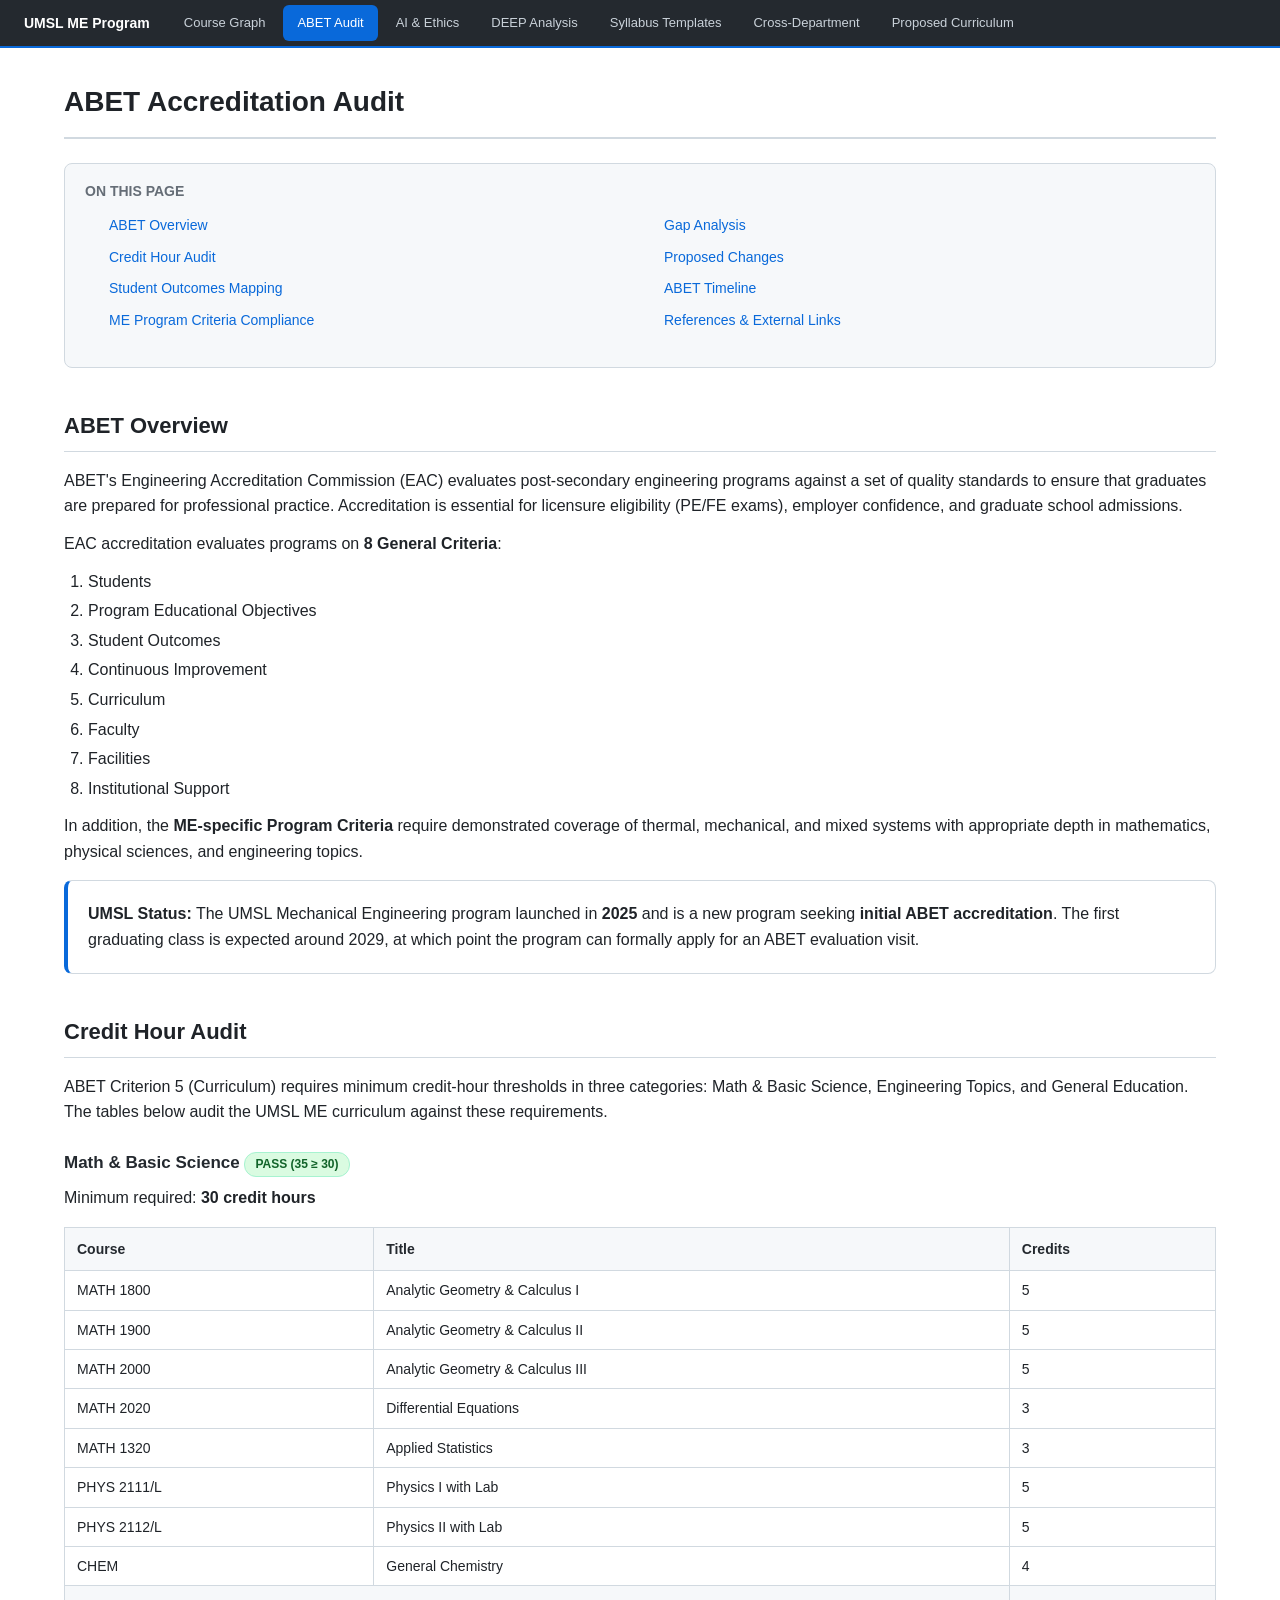
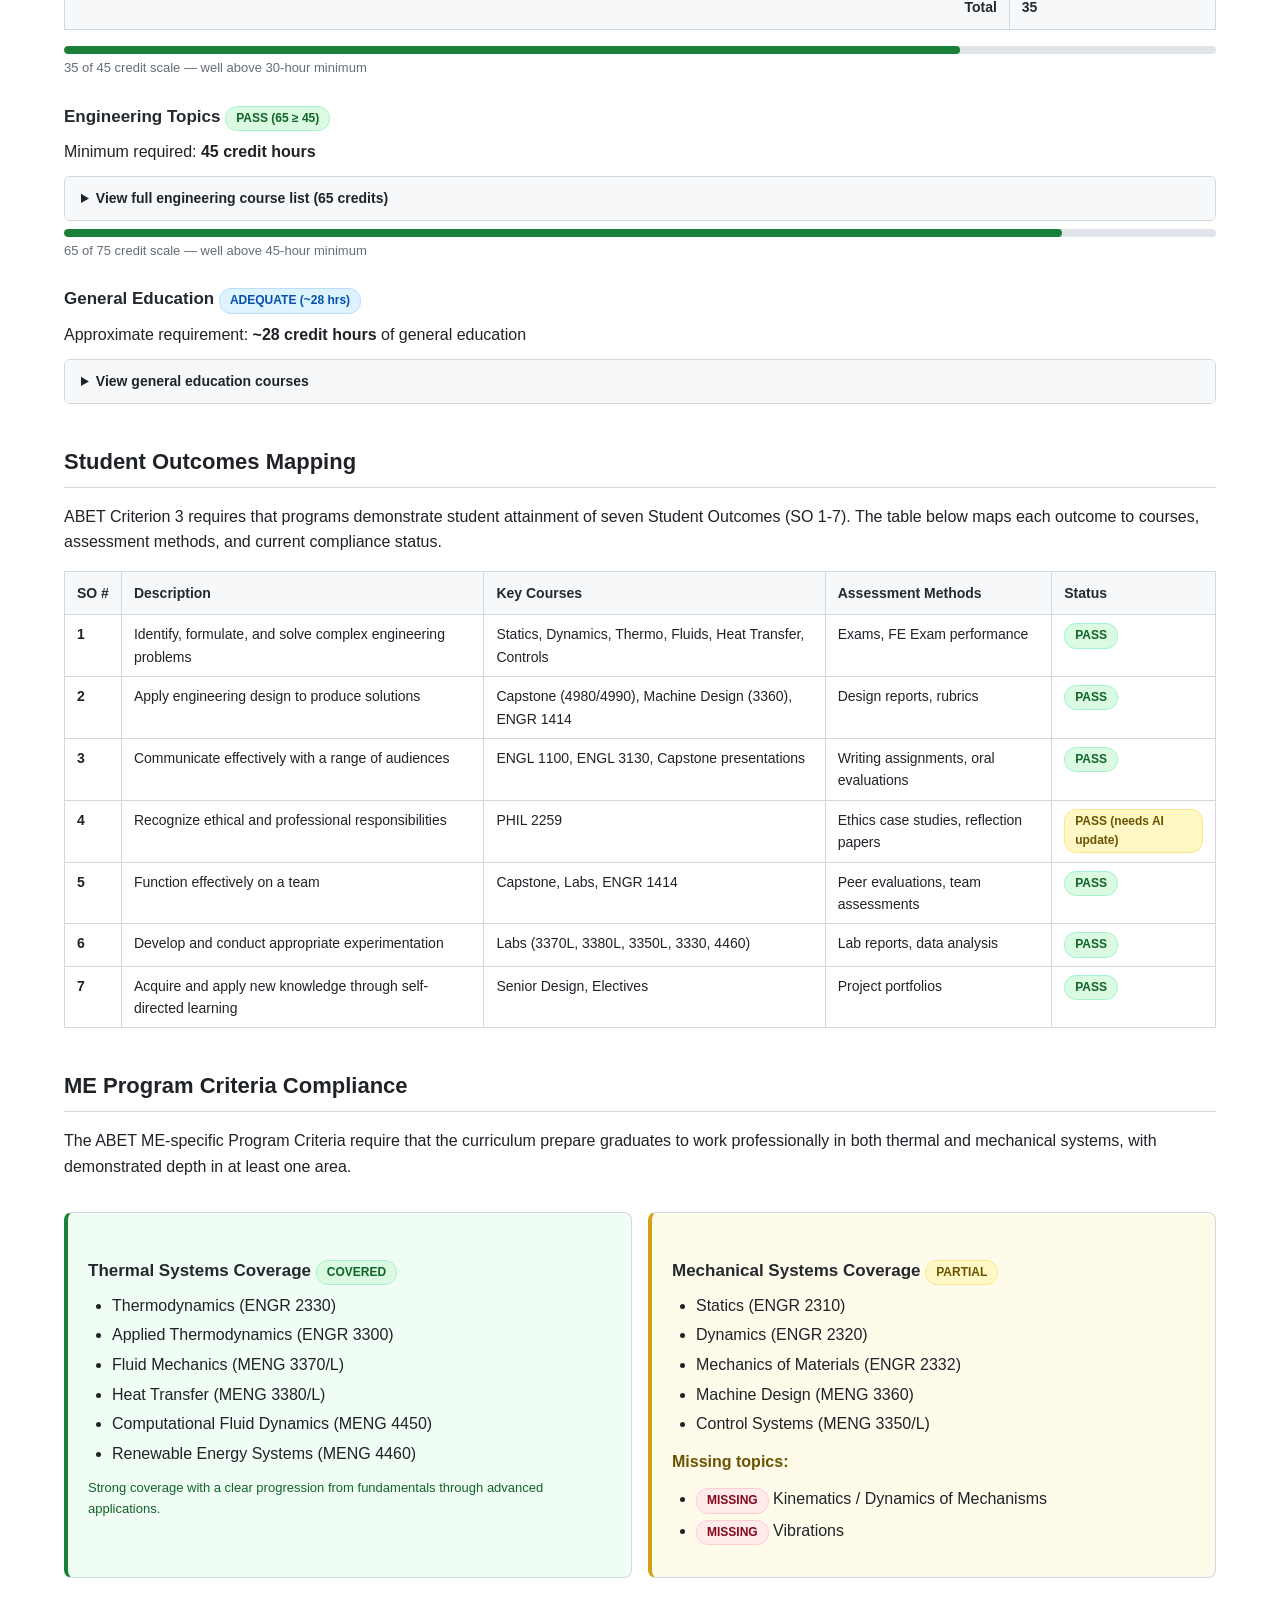
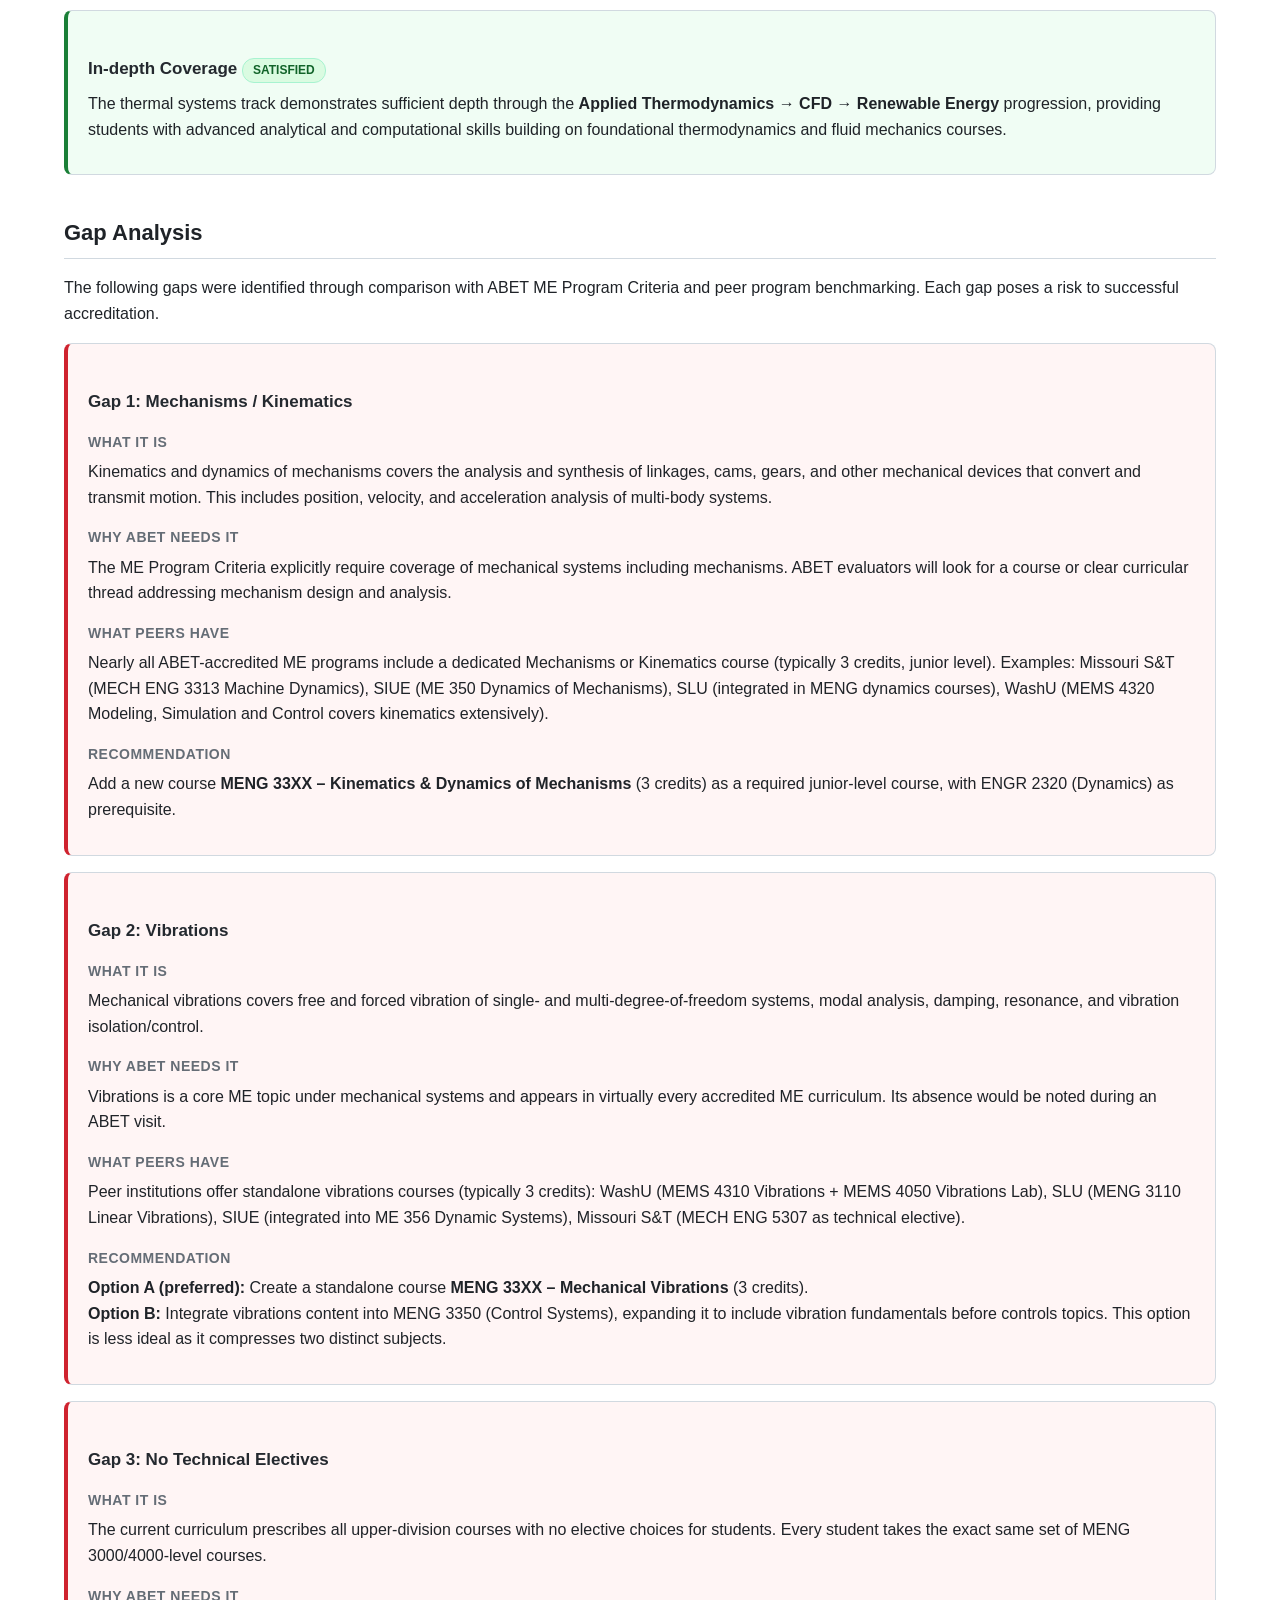
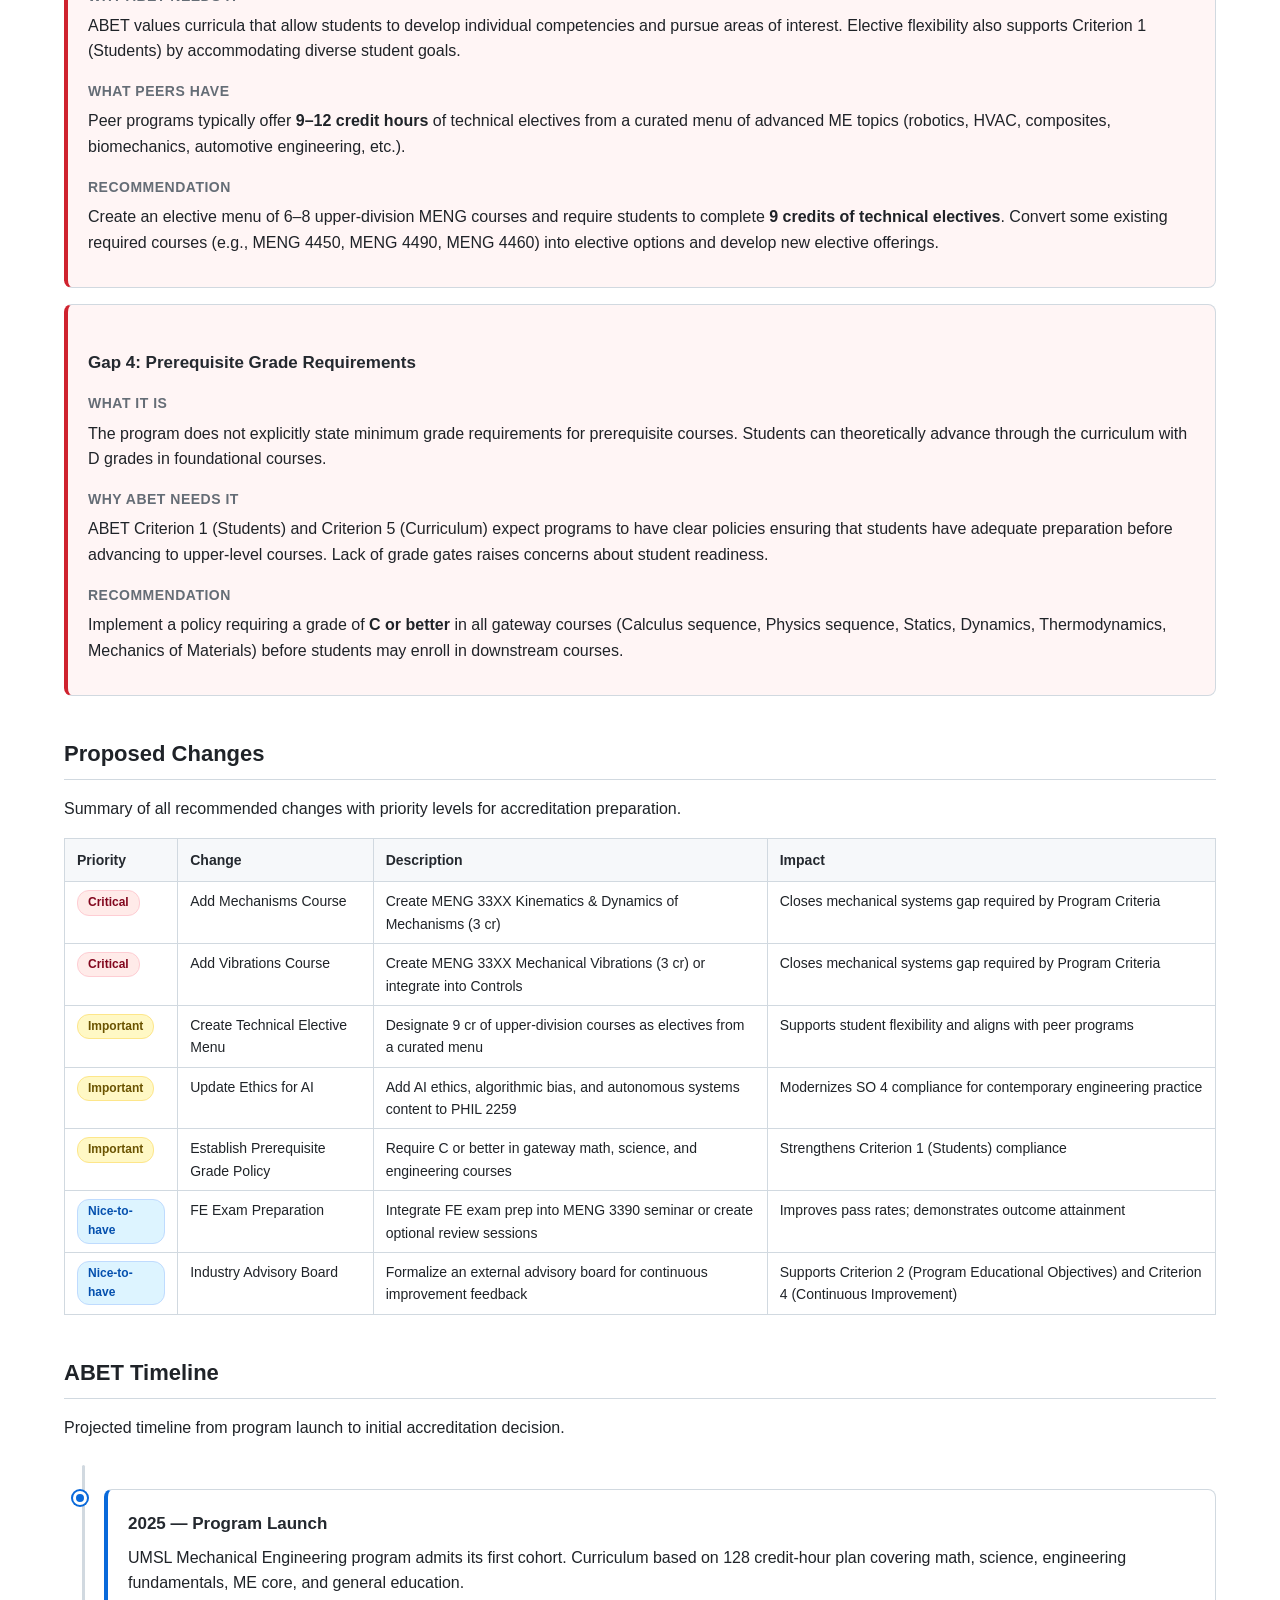
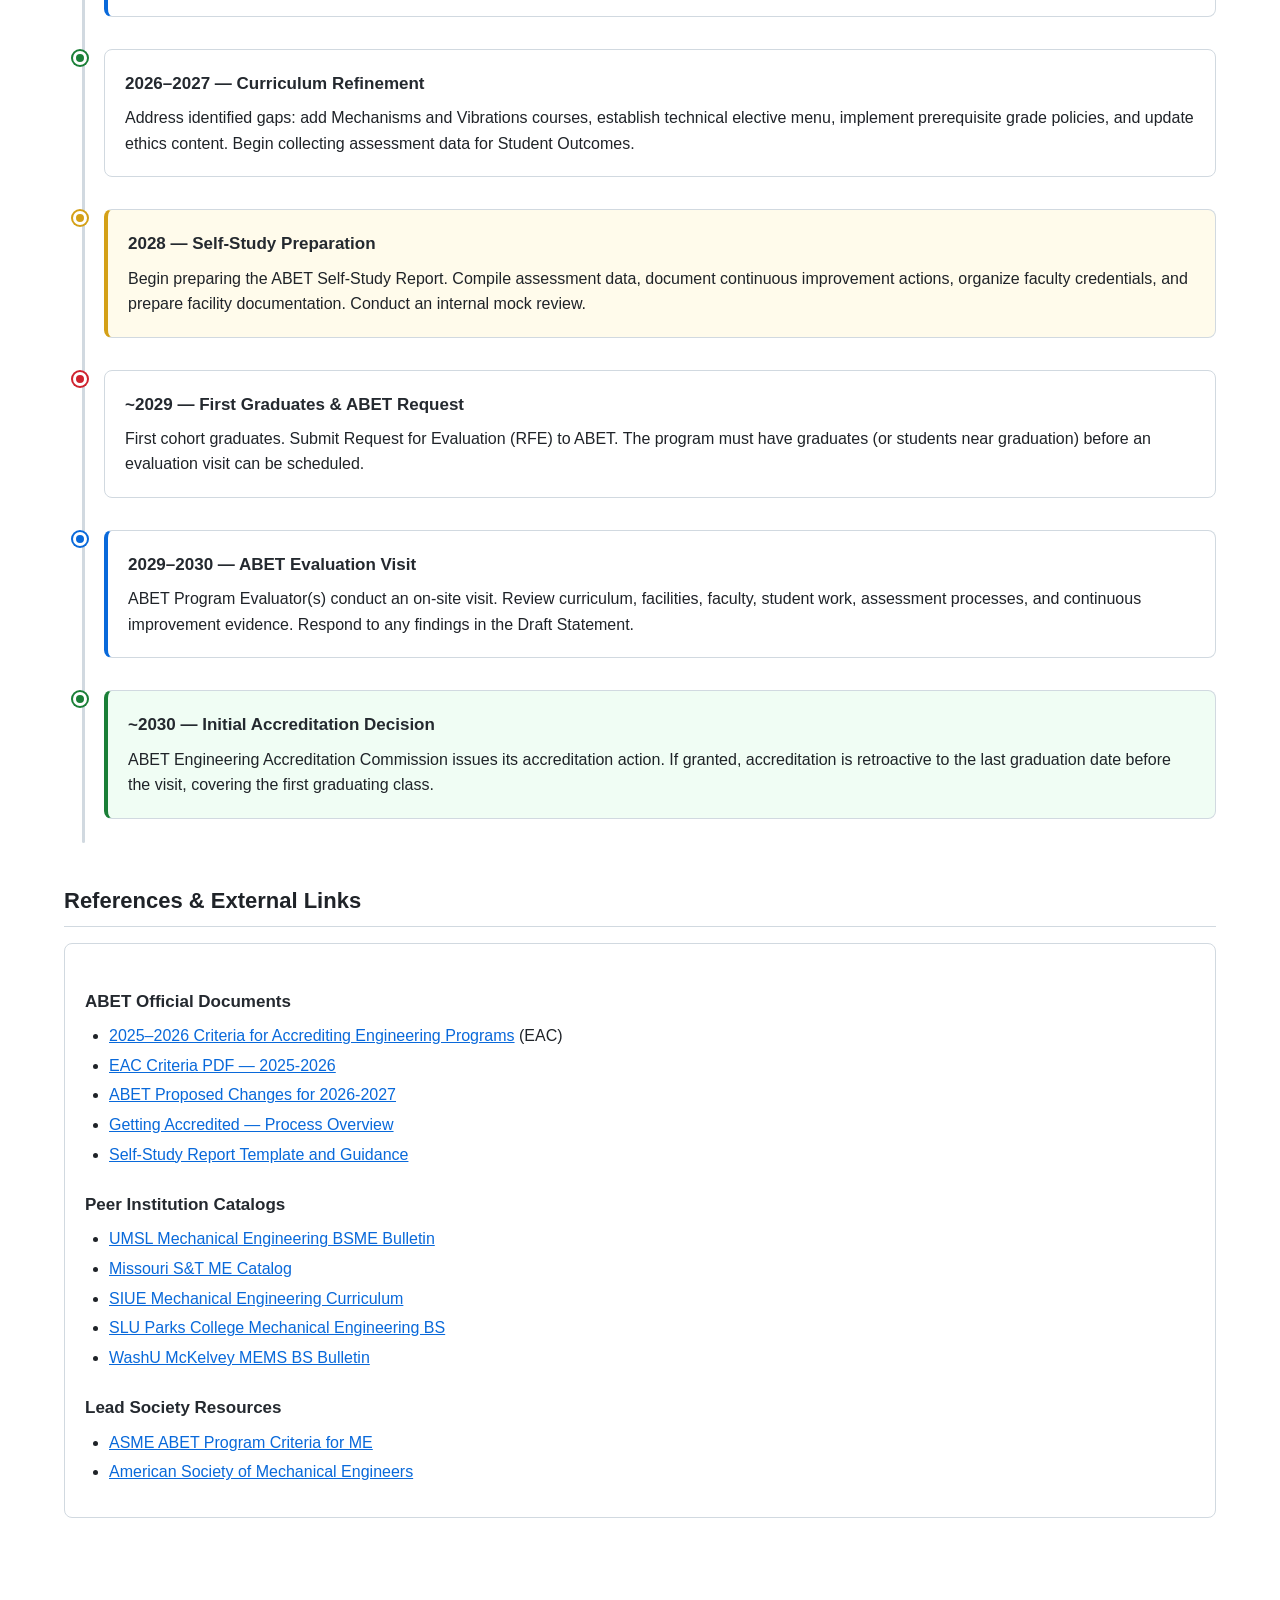
==== commit f72d07de: "Add WashU throughout comparison pages and add external reference links Content updates: - DEEP analy" ====
--- a/abet.html
+++ b/abet.html
@@ -24,6 +24,7 @@
             <li><a href="#gaps">Gap Analysis</a></li>
             <li><a href="#proposed">Proposed Changes</a></li>
             <li><a href="#timeline">ABET Timeline</a></li>
+            <li><a href="#references">References &amp; External Links</a></li>
         </ul>
     </div>
 
@@ -333,8 +334,9 @@
         <h4>What Peers Have</h4>
         <p>
             Nearly all ABET-accredited ME programs include a dedicated Mechanisms or Kinematics course
-            (typically 3 credits, junior level). Examples: Missouri S&amp;T (ME 2511), Mizzou (MAE 3600),
-            SLU (AENG 3300).
+            (typically 3 credits, junior level). Examples: Missouri S&amp;T (MECH ENG 3313 Machine Dynamics),
+            SIUE (ME 350 Dynamics of Mechanisms), SLU (integrated in MENG dynamics courses),
+            WashU (MEMS 4320 Modeling, Simulation and Control covers kinematics extensively).
         </p>
         <h4>Recommendation</h4>
         <p>
@@ -358,7 +360,10 @@
         <h4>What Peers Have</h4>
         <p>
             Peer institutions offer standalone vibrations courses (typically 3 credits):
-            Missouri S&amp;T (ME 3521), Mizzou (MAE 3700), SLU (AENG 3400).
+            WashU (MEMS 4310 Vibrations + MEMS 4050 Vibrations Lab),
+            SLU (MENG 3110 Linear Vibrations),
+            SIUE (integrated into ME 356 Dynamic Systems),
+            Missouri S&amp;T (MECH ENG 5307 as technical elective).
         </p>
         <h4>Recommendation</h4>
         <p>
@@ -572,6 +577,34 @@
         </div>
     </div>
 
+    <!-- ============================================================ -->
+    <!-- References and External Links -->
+    <!-- ============================================================ -->
+    <h2 class="section-title section-anchor" id="references">References &amp; External Links</h2>
+    <div class="card">
+        <h3>ABET Official Documents</h3>
+        <ul>
+            <li><a href="https://www.abet.org/accreditation/accreditation-criteria/criteria-for-accrediting-engineering-programs-2025-2026/" target="_blank" rel="noopener">2025&ndash;2026 Criteria for Accrediting Engineering Programs</a> (EAC)</li>
+            <li><a href="https://www.abet.org/wp-content/uploads/2024/11/2025-2026_EAC_Criteria.pdf" target="_blank" rel="noopener">EAC Criteria PDF &mdash; 2025-2026</a></li>
+            <li><a href="https://www.abet.org/accreditation/accreditation-criteria/proposed-changes/" target="_blank" rel="noopener">ABET Proposed Changes for 2026-2027</a></li>
+            <li><a href="https://www.abet.org/accreditation/get-accredited/" target="_blank" rel="noopener">Getting Accredited &mdash; Process Overview</a></li>
+            <li><a href="https://www.abet.org/accreditation/self-study/" target="_blank" rel="noopener">Self-Study Report Template and Guidance</a></li>
+        </ul>
+        <h3>Peer Institution Catalogs</h3>
+        <ul>
+            <li><a href="https://bulletin.umsl.edu/programs/mechanical-engineering-bsme/" target="_blank" rel="noopener">UMSL Mechanical Engineering BSME Bulletin</a></li>
+            <li><a href="https://catalog.mst.edu/undergraduate/degreeprogramsandcourses/mechanicalengineering/" target="_blank" rel="noopener">Missouri S&amp;T ME Catalog</a></li>
+            <li><a href="https://www.siue.edu/academics/undergraduate/degrees-and-programs/mechanical-engineering/curriculum.shtml" target="_blank" rel="noopener">SIUE Mechanical Engineering Curriculum</a></li>
+            <li><a href="https://catalog.slu.edu/colleges-schools/science-engineering/aerospace-mechanical/mechanical-engineering-bs/" target="_blank" rel="noopener">SLU Parks College Mechanical Engineering BS</a></li>
+            <li><a href="https://bulletin.wustl.edu/undergrad/engineering/majors/mems-mechanical-engineering-bs/" target="_blank" rel="noopener">WashU McKelvey MEMS BS Bulletin</a></li>
+        </ul>
+        <h3>Lead Society Resources</h3>
+        <ul>
+            <li><a href="https://www.asme.org/topics-resources/society-resources/education/abet-program-criteria" target="_blank" rel="noopener">ASME ABET Program Criteria for ME</a></li>
+            <li><a href="https://www.asme.org/" target="_blank" rel="noopener">American Society of Mechanical Engineers</a></li>
+        </ul>
+    </div>
+
 </div><!-- end .page-container -->
 </body>
 </html>
